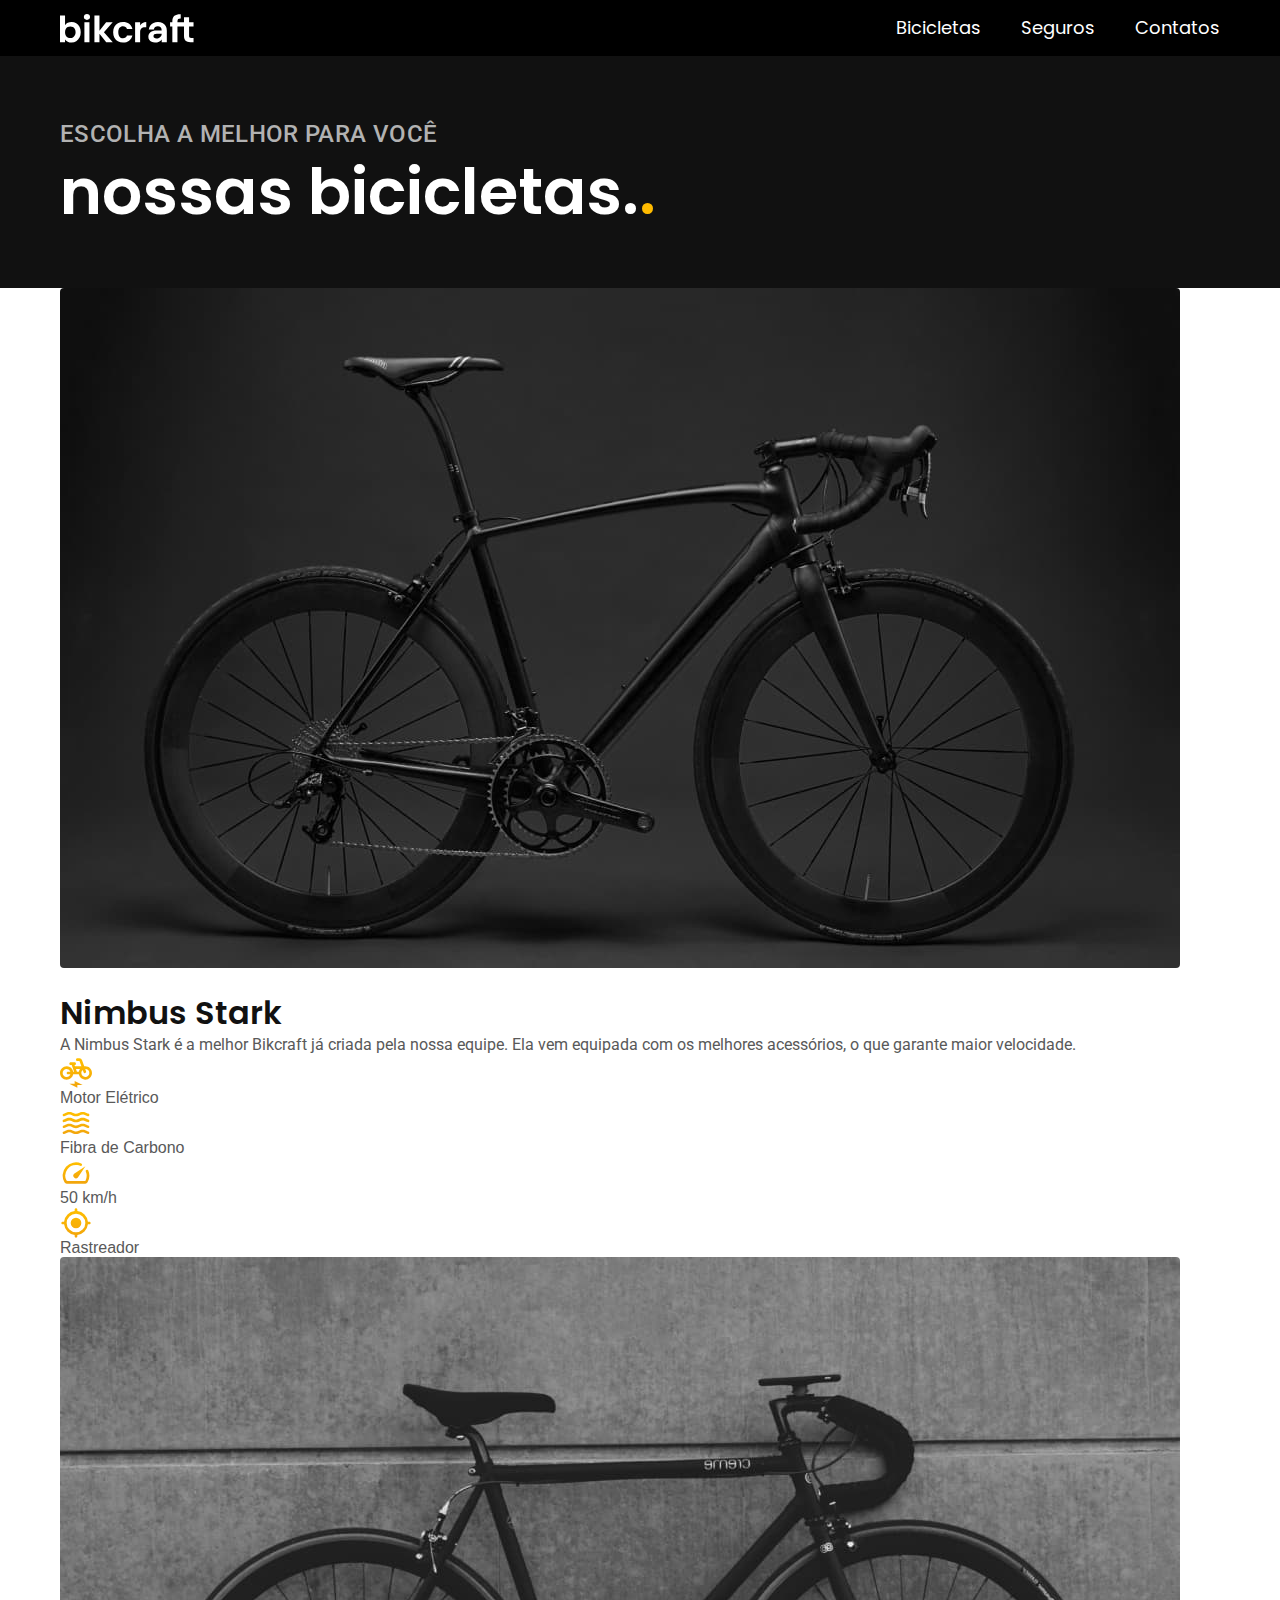
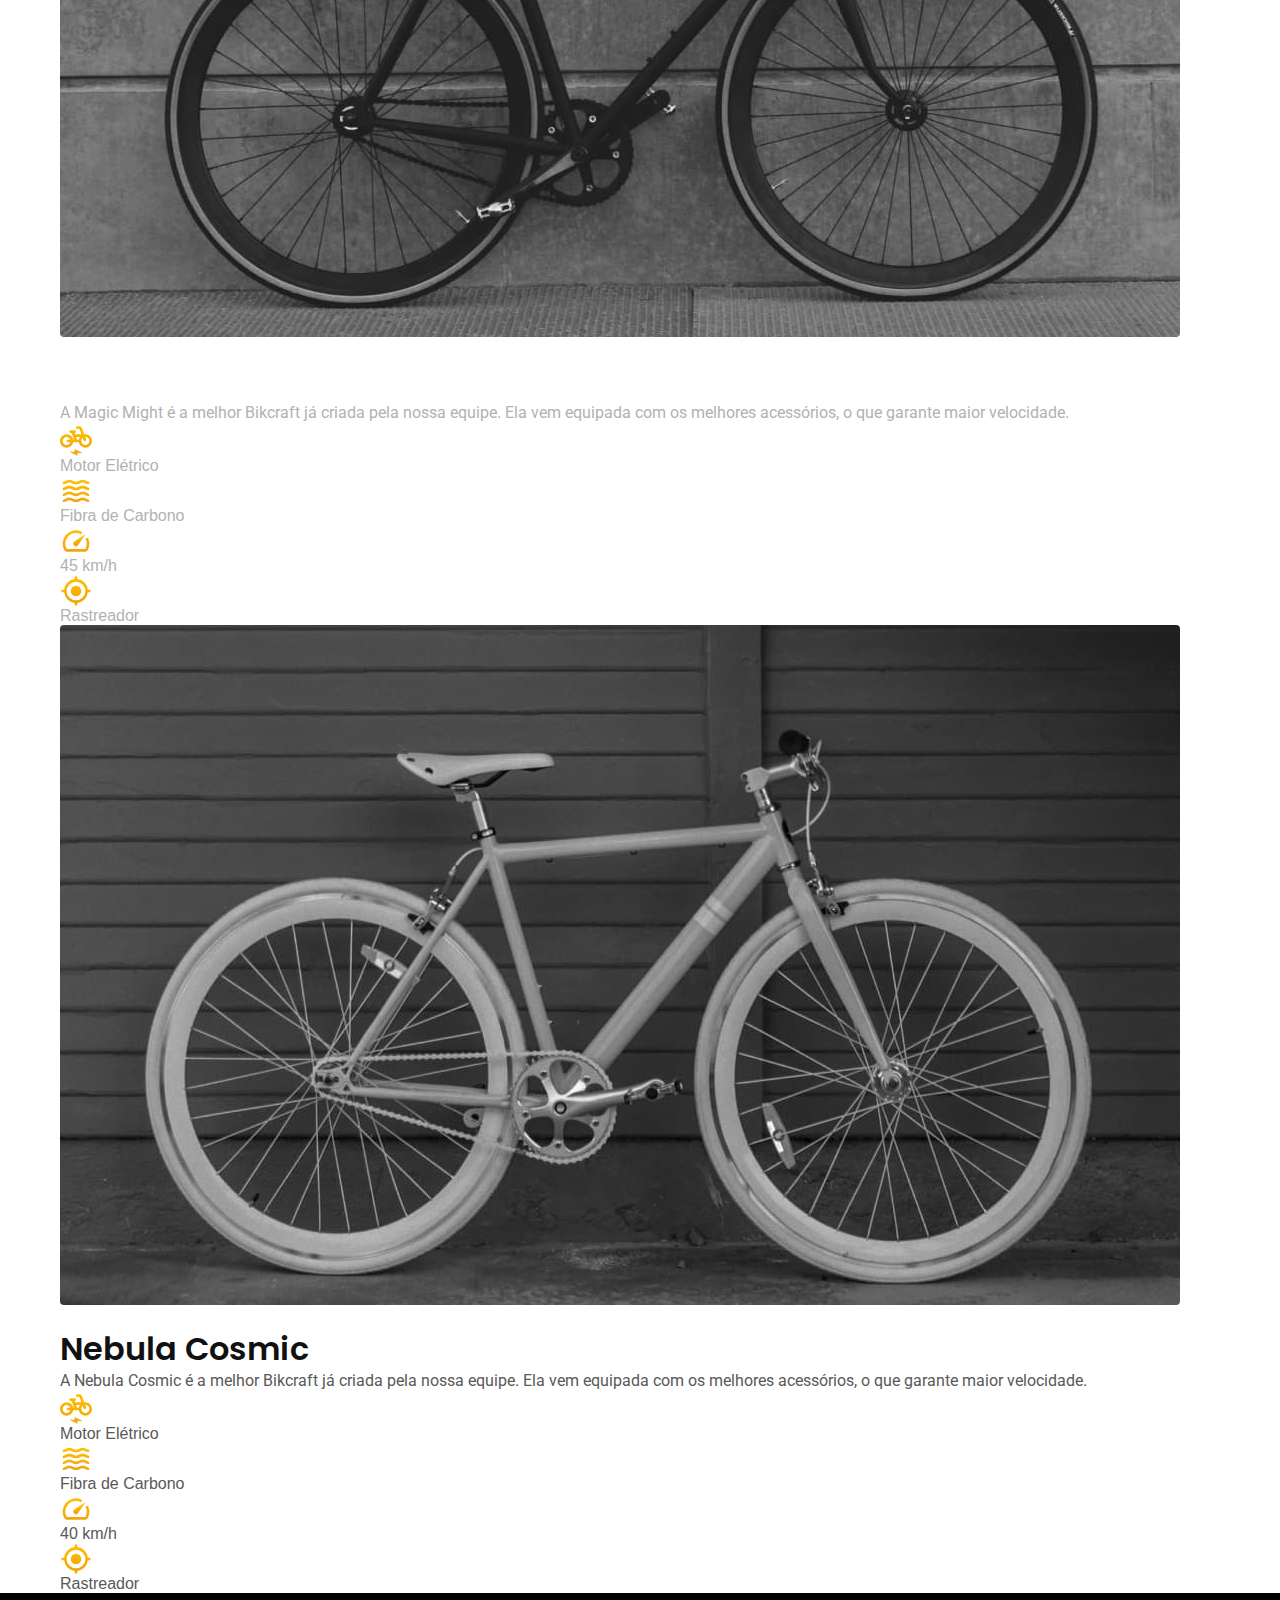
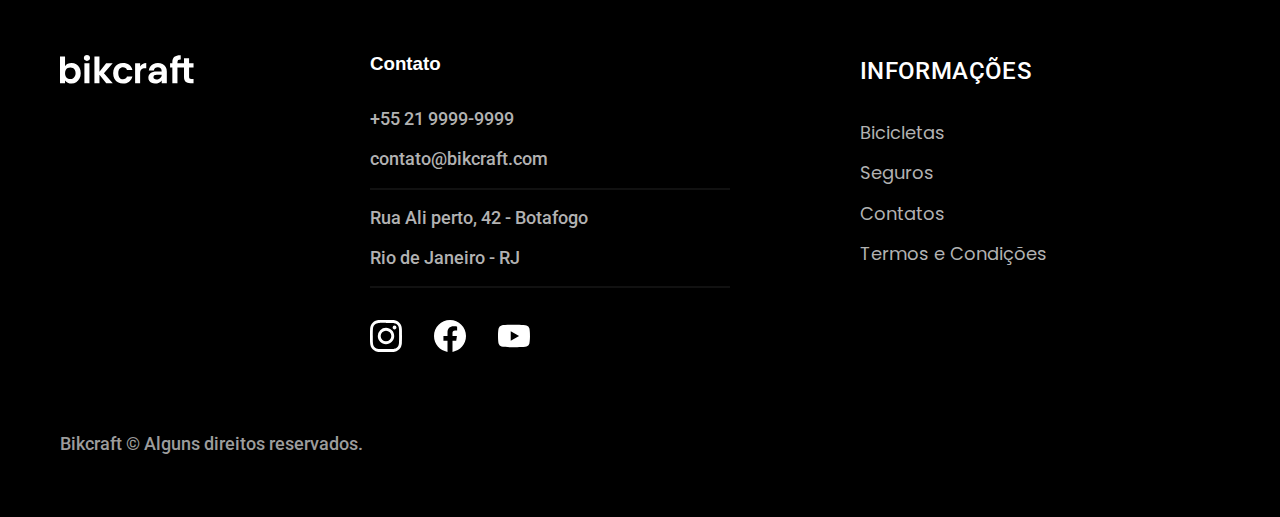
==== bicicletas.html @ 03bc343b "Começo da página Bicicletas" ====
<!DOCTYPE html>
<html lang="pt-br">
  <head>
    <meta charset="UTF-8" />
    <meta name="viewport" content="width=device-width, initial-scale=1.0" />
    <title>Bicicletas | Bikcraft</title>
    <meta name="description" content="Bicicletas" />
    <link rel="stylesheet" href="./css/style.css" />

    <link rel="preconnect" href="https://fonts.googleapis.com" />
    <link rel="preconnect" href="https://fonts.gstatic.com" crossorigin />
    <link
      href="https://fonts.googleapis.com/css2?family=Merriweather:ital,wght@1,900&family=Poppins:wght@400;600&family=Roboto:wght@400;500&display=swap"
      rel="stylesheet"
    />
  </head>
  <body id="bicicletas">
    <header class="header-bg">
      <div class="header container">
        <a href="./">
          <img src="./img/bikcraft.svg" alt="Bikcraft" />
        </a>
        <nav aria-label="primario"></nav>
        <ul class="header-menu font-1-m cor-0">
          <li><a href="./bicicletas.html">Bicicletas</a></li>
          <li><a href="./seguros.html">Seguros</a></li>
          <li><a href="./contato.html">Contatos</a></li>
        </ul>
      </div>
    </header>

    <main>
      <div class="titulo-bg">
        <div class="titulo container">
          <p class="font-2-l-b cor-5">Escolha a melhor para você</p>
          <h1 class="font-1-xxl cor-0">
            nossas bicicletas.<span class="cor-p1">.</span>
          </h1>
        </div>
      </div>

      <div class="bicletas-bg">
        <div class="bicicletas container">
          <div class="bicicletas-imagem">
            <img src="./img/bicicletas/nimbus.jpg" alt="Bicicleta preta" />
            <span class="font-2-m cor-0">R$ 4999</span>
          </div>
          <div class="bicicletas-conteudo">
            <h2 class="font-1-xl">Nimbus Stark</h2>
            <p class="font-2-s cor-8">
              A Nimbus Stark é a melhor Bikcraft já criada pela nossa equipe.
              Ela vem equipada com os melhores acessórios, o que garante maior
              velocidade.
            </p>
            <ul class="fonts-1-m cor-8">
              <li>
                <img src="./img/icones/eletrica.svg" alt="" /> Motor Elétrico
              </li>
              <li>
                <img src="./img/icones/carbono.svg" alt="" />Fibra de Carbono
              </li>
              <li><img src="./img/icones/velocidade.svg" alt="" />50 km/h</li>
              <li>
                <img src="./img/icones/rastreador.svg" alt="" />Rastreador
              </li>
            </ul>
          </div>
        </div>
      </div>

      <div class="bicletas-bg">
        <div class="bicicletas container">
          <div class="bicicletas-imagem">
            <img src="./img/bicicletas/magic.jpg" alt="Bicicleta preta" />
            <span class="font-2-m cor-0">R$ 2499</span>
          </div>
          <div class="bicicletas-conteudo">
            <h2 class="font-1-xl cor-0">Magic Might</h2>
            <p class="font-2-s cor-5">
              A Magic Might é a melhor Bikcraft já criada pela nossa equipe. Ela
              vem equipada com os melhores acessórios, o que garante maior
              velocidade.
            </p>
            <ul class="fonts-1-m cor-5">
              <li>
                <img src="./img/icones/eletrica.svg" alt="" /> Motor Elétrico
              </li>
              <li>
                <img src="./img/icones/carbono.svg" alt="" />Fibra de Carbono
              </li>
              <li><img src="./img/icones/velocidade.svg" alt="" />45 km/h</li>
              <li>
                <img src="./img/icones/rastreador.svg" alt="" />Rastreador
              </li>
            </ul>
          </div>
        </div>
      </div>

      <div class="bicletas-bg">
        <div class="bicicletas container">
          <div class="bicicletas-imagem">
            <img src="./img/bicicletas/nebula.jpg" alt="Bicicleta branca" />
            <span class="font-2-m cor-0">R$ 3999</span>
          </div>
          <div class="bicicletas-conteudo">
            <h2 class="font-1-xl">Nebula Cosmic</h2>
            <p class="font-2-s cor-8">
              A Nebula Cosmic é a melhor Bikcraft já criada pela nossa equipe.
              Ela vem equipada com os melhores acessórios, o que garante maior
              velocidade.
            </p>
            <ul class="fonts-1-m cor-8">
              <li>
                <img src="./img/icones/eletrica.svg" alt="" /> Motor Elétrico
              </li>
              <li>
                <img src="./img/icones/carbono.svg" alt="" />Fibra de Carbono
              </li>
              <li><img src="./img/icones/velocidade.svg" alt="" />40 km/h</li>
              <li>
                <img src="./img/icones/rastreador.svg" alt="" />Rastreador
              </li>
            </ul>
          </div>
        </div>
      </div>
    </main>

    <footer class="footer-bg">
      <div class="footer container">
        <img src="./img/bikcraft.svg" alt="Bikcraft" />
        <div class="footer-contato">
          <h3 class="font-2-lb cor-0">Contato</h3>
          <ul class="font-2-m cor-5">
            <li><a href="tel:+552199999999">+55 21 9999-9999</a></li>
            <li>
              <a href="mailto:contato@bikcraft.com"></a>contato@bikcraft.com
            </li>
            <li>Rua Ali perto, 42 - Botafogo</li>
            <li>Rio de Janeiro - RJ</li>
          </ul>
          <div class="footer-redes">
            <a href="./">
              <img src="./img/redes/instagram.svg" alt="Instagram" />
            </a>
            <a href="./">
              <img src="./img/redes/facebook.svg" alt="Facebook" />
            </a>
            <a href="./">
              <img src="./img/redes/youtube.svg" alt="Youtube" />
            </a>
          </div>
        </div>
        <div class="footer-informacoes">
          <h3 class="font-2-l-b cor-0">Informações</h3>
          <nav>
            <ul class="font-1-m cor-5">
              <li><a href="./bicicletas.html">Bicicletas</a></li>
              <li><a href="./seguros.html">Seguros</a></li>
              <li><a href="./contato.html">Contatos</a></li>
              <li><a href="./termos.html">Termos e Condições</a></li>
            </ul>
          </nav>
        </div>
        <p class="footer-copy font-2-m cor-6">
          Bikcraft © Alguns direitos reservados.
        </p>
      </div>
    </footer>
  </body>
</html>
---- css/style.css ----
@import './global/global.css';
@import './utilidades/tipografia.css';
@import './utilidades/cores.css';
@import './global/header.css';
@import './global/footer.css';

/* Utilidades */
@import './utilidades/componentes.css';

/* Home */
@import './home/introducao.css';
@import './home/tecnologia.css';
@import './home/parceiros.css';
@import './home/depoimento.css';

/* Bicicletas */
@import './bicicletas/bicicletas-lista.css';
@import './bicicletas/bicicletas.css';

/* Seguros */
@import './seguros/seguros.css';

/* Termos */
@import './termos/termos.css';
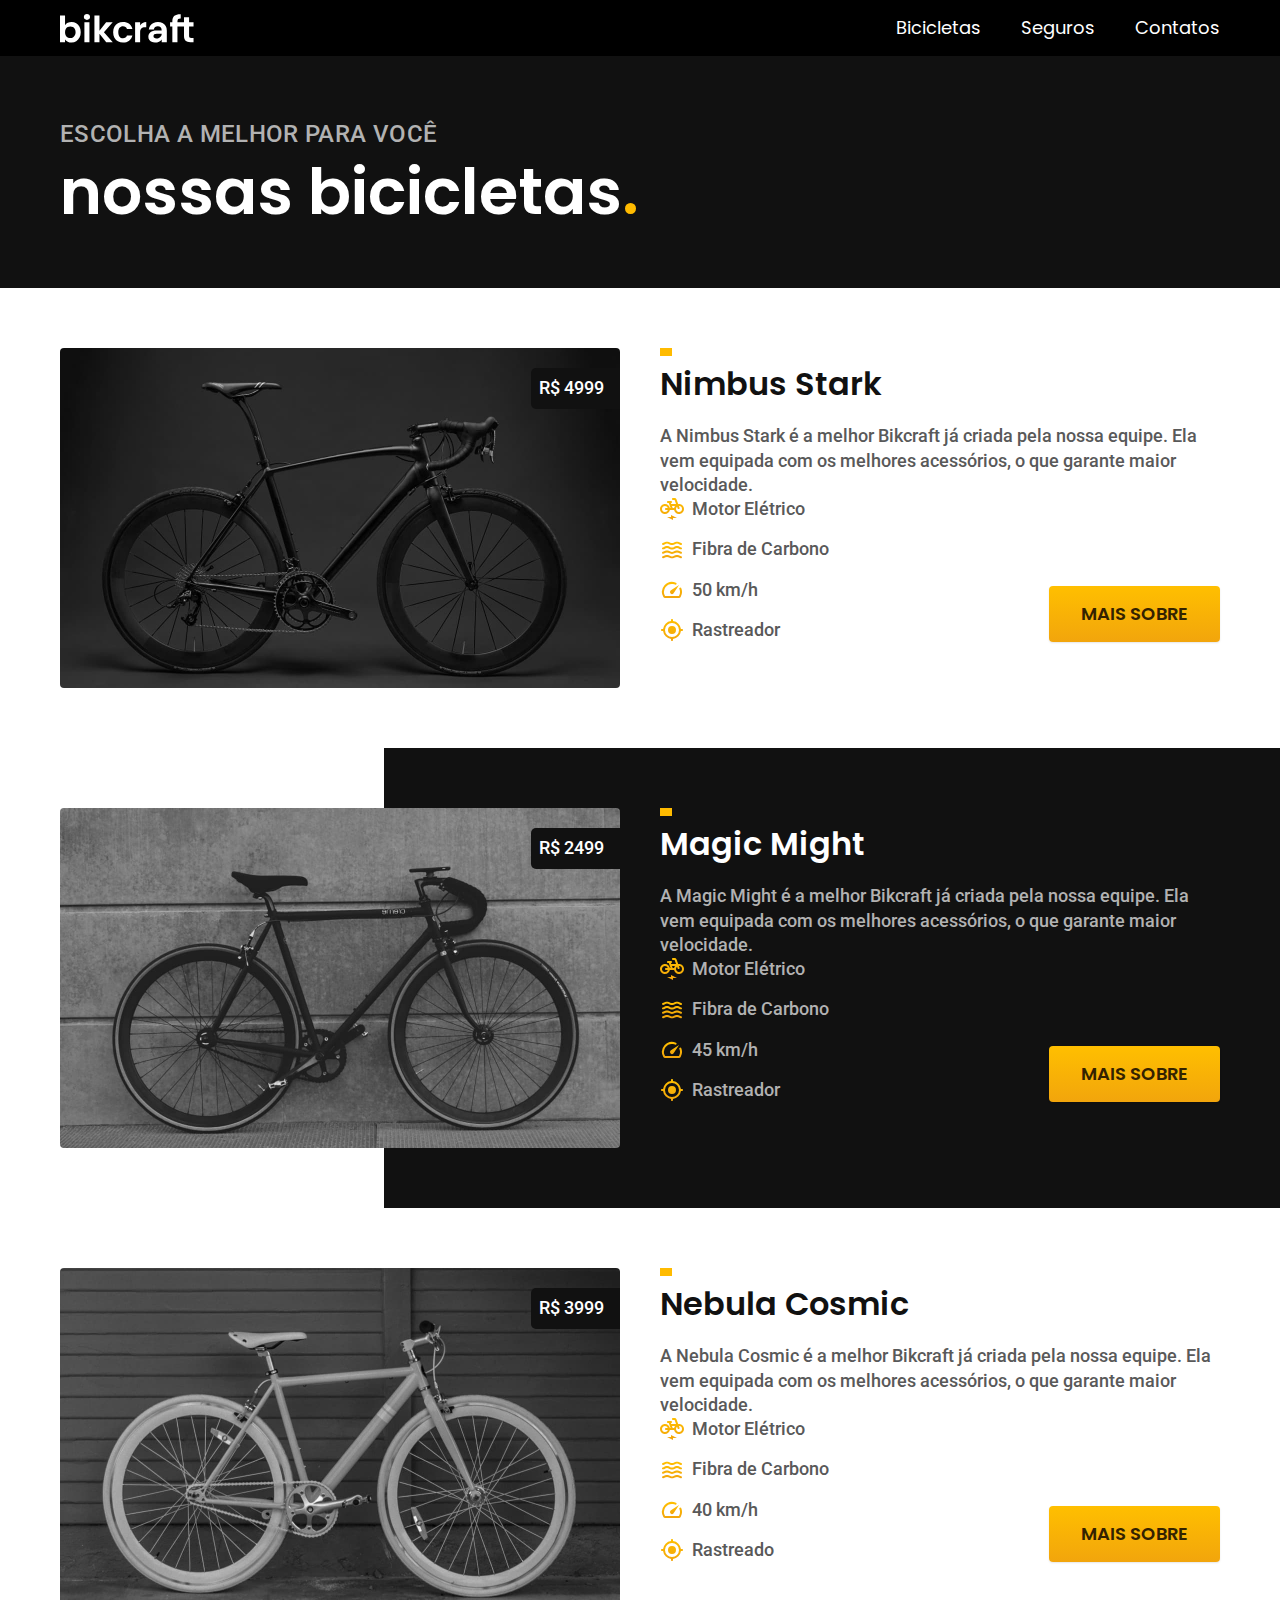
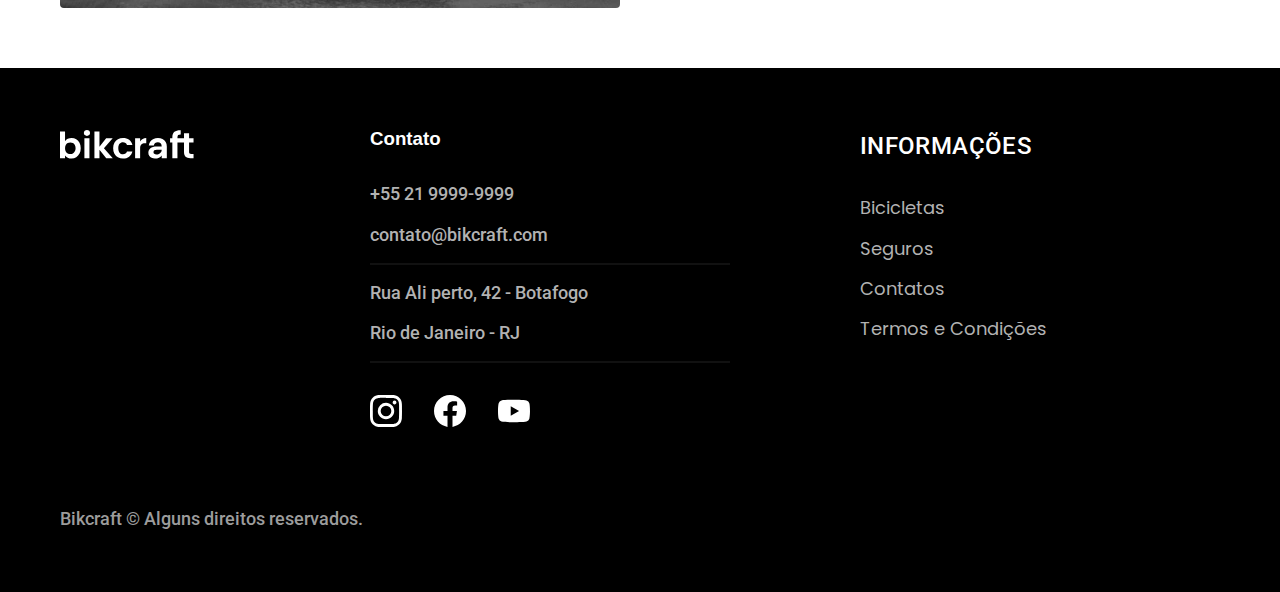
==== commit d0687965: "adicionado a página bicicletas" ====
--- a/bicicletas.html
+++ b/bicicletas.html
@@ -34,41 +34,38 @@
         <div class="titulo container">
           <p class="font-2-l-b cor-5">Escolha a melhor para você</p>
           <h1 class="font-1-xxl cor-0">
-            nossas bicicletas.<span class="cor-p1">.</span>
+            nossas bicicletas<span class="cor-p1">.</span>
           </h1>
         </div>
       </div>
 
-      <div class="bicletas-bg">
-        <div class="bicicletas container">
-          <div class="bicicletas-imagem">
-            <img src="./img/bicicletas/nimbus.jpg" alt="Bicicleta preta" />
-            <span class="font-2-m cor-0">R$ 4999</span>
-          </div>
-          <div class="bicicletas-conteudo">
-            <h2 class="font-1-xl">Nimbus Stark</h2>
-            <p class="font-2-s cor-8">
-              A Nimbus Stark é a melhor Bikcraft já criada pela nossa equipe.
-              Ela vem equipada com os melhores acessórios, o que garante maior
-              velocidade.
-            </p>
-            <ul class="fonts-1-m cor-8">
-              <li>
-                <img src="./img/icones/eletrica.svg" alt="" /> Motor Elétrico
-              </li>
-              <li>
-                <img src="./img/icones/carbono.svg" alt="" />Fibra de Carbono
-              </li>
-              <li><img src="./img/icones/velocidade.svg" alt="" />50 km/h</li>
-              <li>
-                <img src="./img/icones/rastreador.svg" alt="" />Rastreador
-              </li>
-            </ul>
-          </div>
+      <div class="bicicletas container">
+        <div class="bicicletas-imagem">
+          <img src="./img/bicicletas/nimbus.jpg" alt="Bicicleta preta" />
+          <span class="font-2-m cor-0">R$ 4999</span>
+        </div>
+        <div class="bicicletas-conteudo">
+          <h2 class="font-1-xl">Nimbus Stark</h2>
+          <p class="font-2-m cor-8">
+            A Nimbus Stark é a melhor Bikcraft já criada pela nossa equipe. Ela
+            vem equipada com os melhores acessórios, o que garante maior
+            velocidade.
+          </p>
+          <ul class="font-2-m cor-8">
+            <li>
+              <img src="./img/icones/eletrica.svg" alt="" /> Motor Elétrico
+            </li>
+            <li>
+              <img src="./img/icones/carbono.svg" alt="" />Fibra de Carbono
+            </li>
+            <li><img src="./img/icones/velocidade.svg" alt="" />50 km/h</li>
+            <li><img src="./img/icones/rastreador.svg" alt="" />Rastreador</li>
+          </ul>
+          <a class="botao seta" href="./bicicletas/nimbus.html">Mais sobre</a>
         </div>
       </div>
 
-      <div class="bicletas-bg">
+      <div class="bicicletas-bg">
         <div class="bicicletas container">
           <div class="bicicletas-imagem">
             <img src="./img/bicicletas/magic.jpg" alt="Bicicleta preta" />
@@ -76,12 +73,12 @@
           </div>
           <div class="bicicletas-conteudo">
             <h2 class="font-1-xl cor-0">Magic Might</h2>
-            <p class="font-2-s cor-5">
+            <p class="font-2-m cor-5">
               A Magic Might é a melhor Bikcraft já criada pela nossa equipe. Ela
               vem equipada com os melhores acessórios, o que garante maior
               velocidade.
             </p>
-            <ul class="fonts-1-m cor-5">
+            <ul class="font-2-m cor-5">
               <li>
                 <img src="./img/icones/eletrica.svg" alt="" /> Motor Elétrico
               </li>
@@ -93,36 +90,34 @@
                 <img src="./img/icones/rastreador.svg" alt="" />Rastreador
               </li>
             </ul>
+            <a class="botao seta" href="./bicicletas/magic.html">Mais sobre</a>
           </div>
         </div>
       </div>
 
-      <div class="bicletas-bg">
-        <div class="bicicletas container">
-          <div class="bicicletas-imagem">
-            <img src="./img/bicicletas/nebula.jpg" alt="Bicicleta branca" />
-            <span class="font-2-m cor-0">R$ 3999</span>
-          </div>
-          <div class="bicicletas-conteudo">
-            <h2 class="font-1-xl">Nebula Cosmic</h2>
-            <p class="font-2-s cor-8">
-              A Nebula Cosmic é a melhor Bikcraft já criada pela nossa equipe.
-              Ela vem equipada com os melhores acessórios, o que garante maior
-              velocidade.
-            </p>
-            <ul class="fonts-1-m cor-8">
-              <li>
-                <img src="./img/icones/eletrica.svg" alt="" /> Motor Elétrico
-              </li>
-              <li>
-                <img src="./img/icones/carbono.svg" alt="" />Fibra de Carbono
-              </li>
-              <li><img src="./img/icones/velocidade.svg" alt="" />40 km/h</li>
-              <li>
-                <img src="./img/icones/rastreador.svg" alt="" />Rastreador
-              </li>
-            </ul>
-          </div>
+      <div class="bicicletas container">
+        <div class="bicicletas-imagem">
+          <img src="./img/bicicletas/nebula.jpg" alt="Bicicleta branca" />
+          <span class="font-2-m cor-0">R$ 3999</span>
+        </div>
+        <div class="bicicletas-conteudo">
+          <h2 class="font-1-xl">Nebula Cosmic</h2>
+          <p class="font-2-m cor-8">
+            A Nebula Cosmic é a melhor Bikcraft já criada pela nossa equipe. Ela
+            vem equipada com os melhores acessórios, o que garante maior
+            velocidade.
+          </p>
+          <ul class="font-2-m cor-8">
+            <li>
+              <img src="./img/icones/eletrica.svg" alt="" /> Motor Elétrico
+            </li>
+            <li>
+              <img src="./img/icones/carbono.svg" alt="" />Fibra de Carbono
+            </li>
+            <li><img src="./img/icones/velocidade.svg" alt="" />40 km/h</li>
+            <li><img src="./img/icones/rastreador.svg" alt="" />Rastreado</li>
+          </ul>
+          <a class="botao seta" href="./bicicletas/nebula.html">Mais sobre</a>
         </div>
       </div>
     </main>
